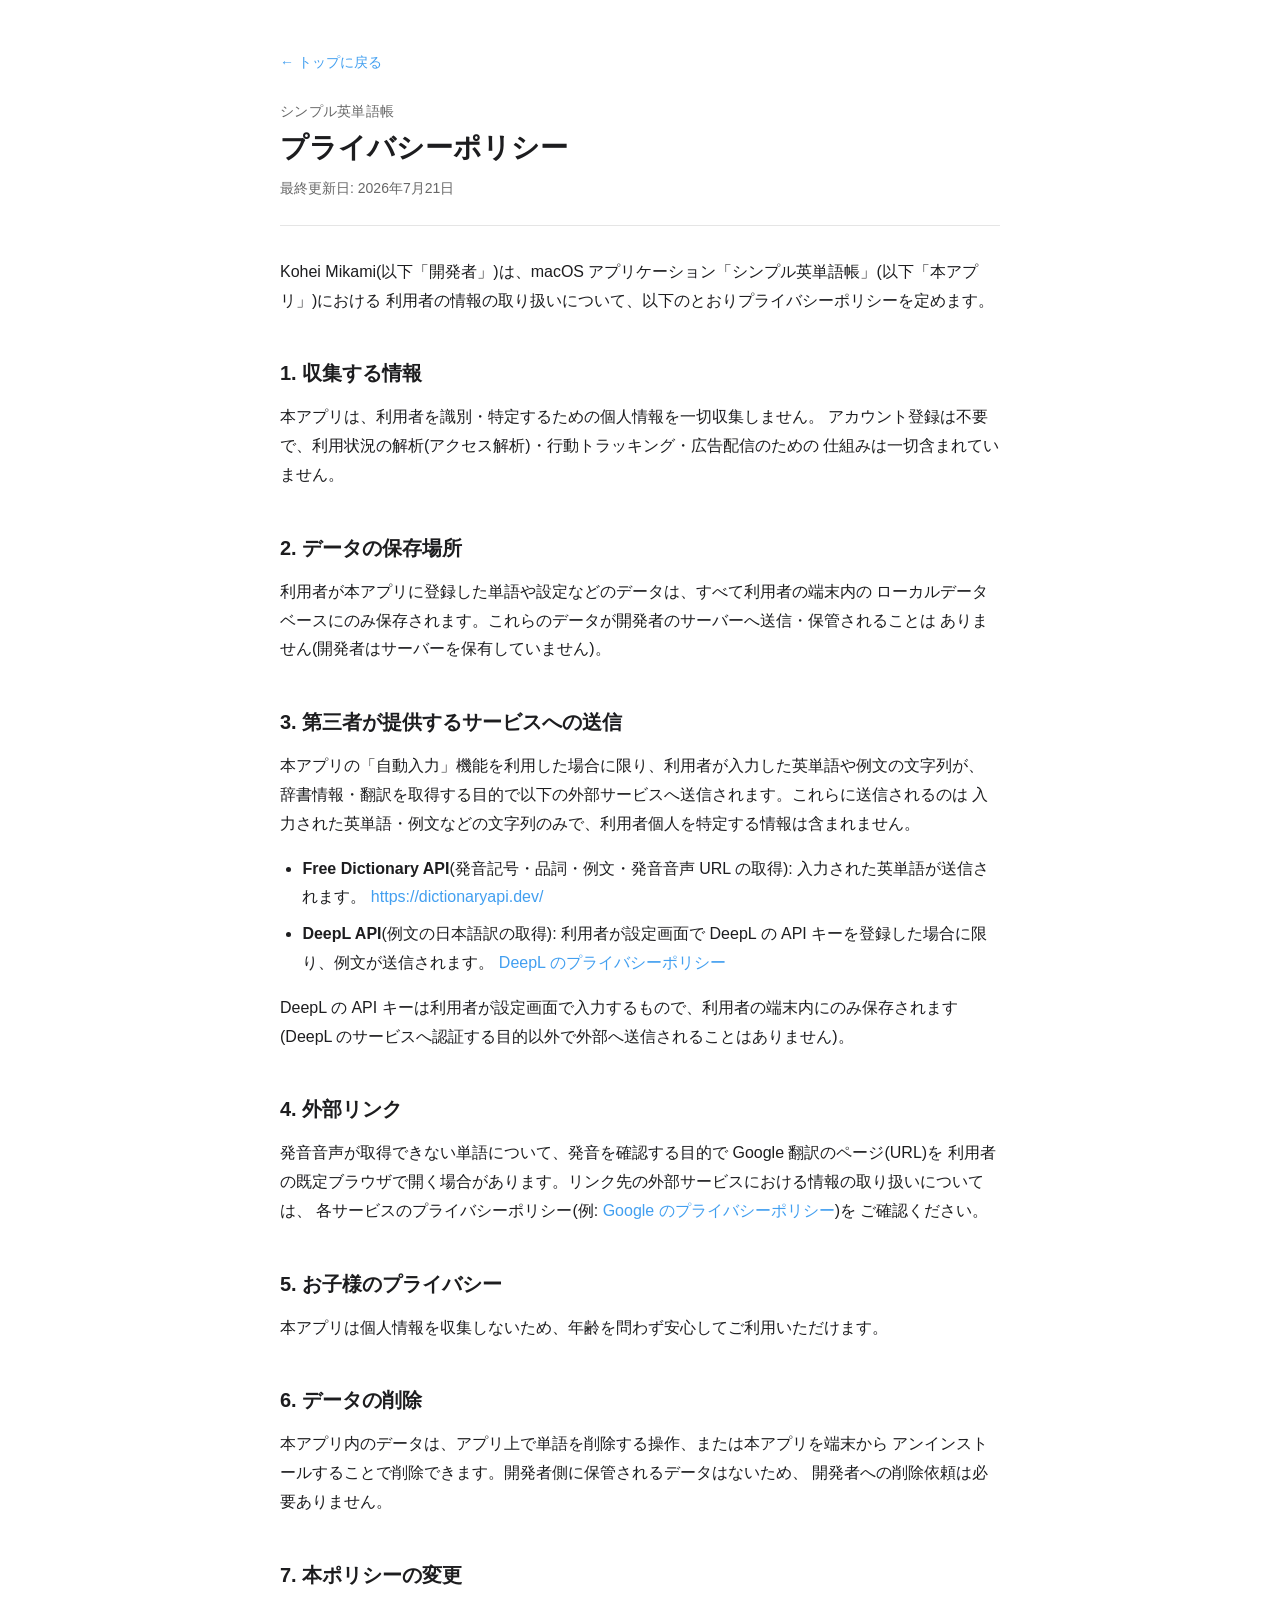
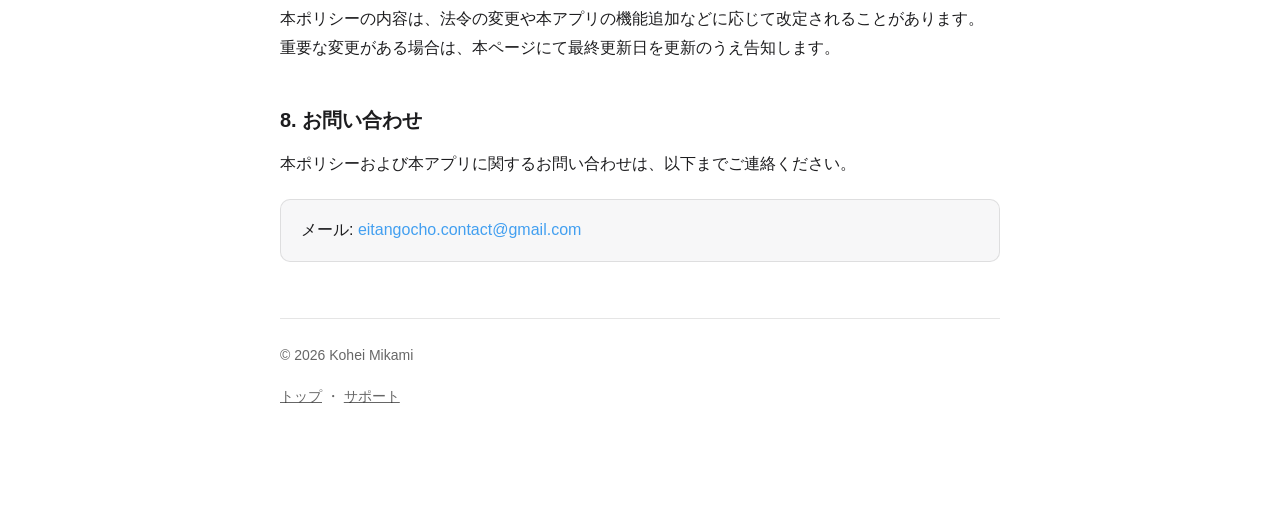
==== privacy.html @ 510b5d5f "Add privacy policy and support pages for シンプル英単語帳 Static site for GitHub Pages hosting: index, priva" ====
<!DOCTYPE html>
<html lang="ja">
<head>
  <meta charset="UTF-8">
  <meta name="viewport" content="width=device-width, initial-scale=1.0">
  <title>プライバシーポリシー | シンプル英単語帳</title>
  <link rel="stylesheet" href="style.css">
</head>
<body>
  <div class="container">
    <a class="back-link" href="index.html">← トップに戻る</a>

    <header class="site-header">
      <p class="app-name">シンプル英単語帳</p>
      <h1>プライバシーポリシー</h1>
      <p class="updated">最終更新日: 2026年7月21日</p>
    </header>

    <p>
      Kohei Mikami(以下「開発者」)は、macOS アプリケーション「シンプル英単語帳」(以下「本アプリ」)における
      利用者の情報の取り扱いについて、以下のとおりプライバシーポリシーを定めます。
    </p>

    <h2>1. 収集する情報</h2>
    <p>
      本アプリは、利用者を識別・特定するための個人情報を一切収集しません。
      アカウント登録は不要で、利用状況の解析(アクセス解析)・行動トラッキング・広告配信のための
      仕組みは一切含まれていません。
    </p>

    <h2>2. データの保存場所</h2>
    <p>
      利用者が本アプリに登録した単語や設定などのデータは、すべて利用者の端末内の
      ローカルデータベースにのみ保存されます。これらのデータが開発者のサーバーへ送信・保管されることは
      ありません(開発者はサーバーを保有していません)。
    </p>

    <h2>3. 第三者が提供するサービスへの送信</h2>
    <p>
      本アプリの「自動入力」機能を利用した場合に限り、利用者が入力した英単語や例文の文字列が、
      辞書情報・翻訳を取得する目的で以下の外部サービスへ送信されます。これらに送信されるのは
      入力された英単語・例文などの文字列のみで、利用者個人を特定する情報は含まれません。
    </p>
    <ul>
      <li>
        <strong>Free Dictionary API</strong>(発音記号・品詞・例文・発音音声 URL の取得):
        入力された英単語が送信されます。
        <a href="https://dictionaryapi.dev/" target="_blank" rel="noopener">https://dictionaryapi.dev/</a>
      </li>
      <li>
        <strong>DeepL API</strong>(例文の日本語訳の取得):
        利用者が設定画面で DeepL の API キーを登録した場合に限り、例文が送信されます。
        <a href="https://www.deepl.com/privacy/" target="_blank" rel="noopener">DeepL のプライバシーポリシー</a>
      </li>
    </ul>
    <p>
      DeepL の API キーは利用者が設定画面で入力するもので、利用者の端末内にのみ保存されます
      (DeepL のサービスへ認証する目的以外で外部へ送信されることはありません)。
    </p>

    <h2>4. 外部リンク</h2>
    <p>
      発音音声が取得できない単語について、発音を確認する目的で Google 翻訳のページ(URL)を
      利用者の既定ブラウザで開く場合があります。リンク先の外部サービスにおける情報の取り扱いについては、
      各サービスのプライバシーポリシー(例:
      <a href="https://policies.google.com/privacy" target="_blank" rel="noopener">Google のプライバシーポリシー</a>)を
      ご確認ください。
    </p>

    <h2>5. お子様のプライバシー</h2>
    <p>
      本アプリは個人情報を収集しないため、年齢を問わず安心してご利用いただけます。
    </p>

    <h2>6. データの削除</h2>
    <p>
      本アプリ内のデータは、アプリ上で単語を削除する操作、または本アプリを端末から
      アンインストールすることで削除できます。開発者側に保管されるデータはないため、
      開発者への削除依頼は必要ありません。
    </p>

    <h2>7. 本ポリシーの変更</h2>
    <p>
      本ポリシーの内容は、法令の変更や本アプリの機能追加などに応じて改定されることがあります。
      重要な変更がある場合は、本ページにて最終更新日を更新のうえ告知します。
    </p>

    <h2>8. お問い合わせ</h2>
    <p>
      本ポリシーおよび本アプリに関するお問い合わせは、以下までご連絡ください。
    </p>
    <div class="note">
      <p>
        メール: <a href="mailto:eitangocho.contact@gmail.com">eitangocho.contact@gmail.com</a>
      </p>
    </div>

    <footer class="site-footer">
      <p>© 2026 Kohei Mikami</p>
      <p><a href="index.html">トップ</a> ・ <a href="support.html">サポート</a></p>
    </footer>
  </div>
</body>
</html>
---- style.css ----
:root {
  --bg: #ffffff;
  --surface: #f7f7f8;
  --text: #1d1d1f;
  --text-muted: rgba(0, 0, 0, 0.6);
  --border: rgba(0, 0, 0, 0.1);
  --accent: #429ff0;
  --accent-hover: #2b8ee0;
  --max-width: 720px;
}

@media (prefers-color-scheme: dark) {
  :root {
    --bg: #1c1c1e;
    --surface: #2a2a2c;
    --text: #f2f2f5;
    --text-muted: rgba(255, 255, 255, 0.65);
    --border: rgba(255, 255, 255, 0.14);
    --accent: #4ea6f2;
    --accent-hover: #6bb6f5;
  }
}

* {
  box-sizing: border-box;
}

html {
  -webkit-text-size-adjust: 100%;
}

body {
  margin: 0;
  padding: 0 20px;
  background: var(--bg);
  color: var(--text);
  font-family: -apple-system, BlinkMacSystemFont, "Helvetica Neue", "Hiragino Sans",
    "Hiragino Kaku Gothic ProN", "Noto Sans JP", Meiryo, sans-serif;
  line-height: 1.8;
  font-size: 16px;
  -webkit-font-smoothing: antialiased;
}

.container {
  max-width: var(--max-width);
  margin: 0 auto;
  padding: 48px 0 80px;
}

header.site-header {
  border-bottom: 1px solid var(--border);
  padding-bottom: 24px;
  margin-bottom: 32px;
}

header.site-header .app-name {
  font-size: 14px;
  color: var(--text-muted);
  margin: 0 0 4px;
  letter-spacing: 0.02em;
}

h1 {
  font-size: 28px;
  line-height: 1.4;
  margin: 0 0 8px;
  font-weight: 700;
}

h2 {
  font-size: 20px;
  margin: 40px 0 12px;
  font-weight: 700;
}

h3 {
  font-size: 16px;
  margin: 24px 0 8px;
  font-weight: 700;
}

p {
  margin: 0 0 16px;
}

ul {
  margin: 0 0 16px;
  padding-left: 1.4em;
}

li {
  margin-bottom: 8px;
}

a {
  color: var(--accent);
  text-decoration: none;
}

a:hover {
  color: var(--accent-hover);
  text-decoration: underline;
}

.updated {
  font-size: 14px;
  color: var(--text-muted);
  margin: 0;
}

.note {
  background: var(--surface);
  border: 1px solid var(--border);
  border-radius: 10px;
  padding: 16px 20px;
  margin: 20px 0;
}

.note p:last-child {
  margin-bottom: 0;
}

.cards {
  display: grid;
  gap: 16px;
  margin-top: 32px;
}

.card {
  display: block;
  border: 1px solid var(--border);
  border-radius: 12px;
  padding: 20px 24px;
  background: var(--surface);
  color: var(--text);
  transition: border-color 0.15s ease;
}

.card:hover {
  border-color: var(--accent);
  text-decoration: none;
}

.card .card-title {
  font-size: 18px;
  font-weight: 700;
  margin: 0 0 4px;
}

.card .card-desc {
  font-size: 14px;
  color: var(--text-muted);
  margin: 0;
}

footer.site-footer {
  border-top: 1px solid var(--border);
  margin-top: 56px;
  padding-top: 24px;
  font-size: 14px;
  color: var(--text-muted);
}

footer.site-footer a {
  color: var(--text-muted);
  text-decoration: underline;
}

.back-link {
  display: inline-block;
  margin-bottom: 24px;
  font-size: 14px;
}
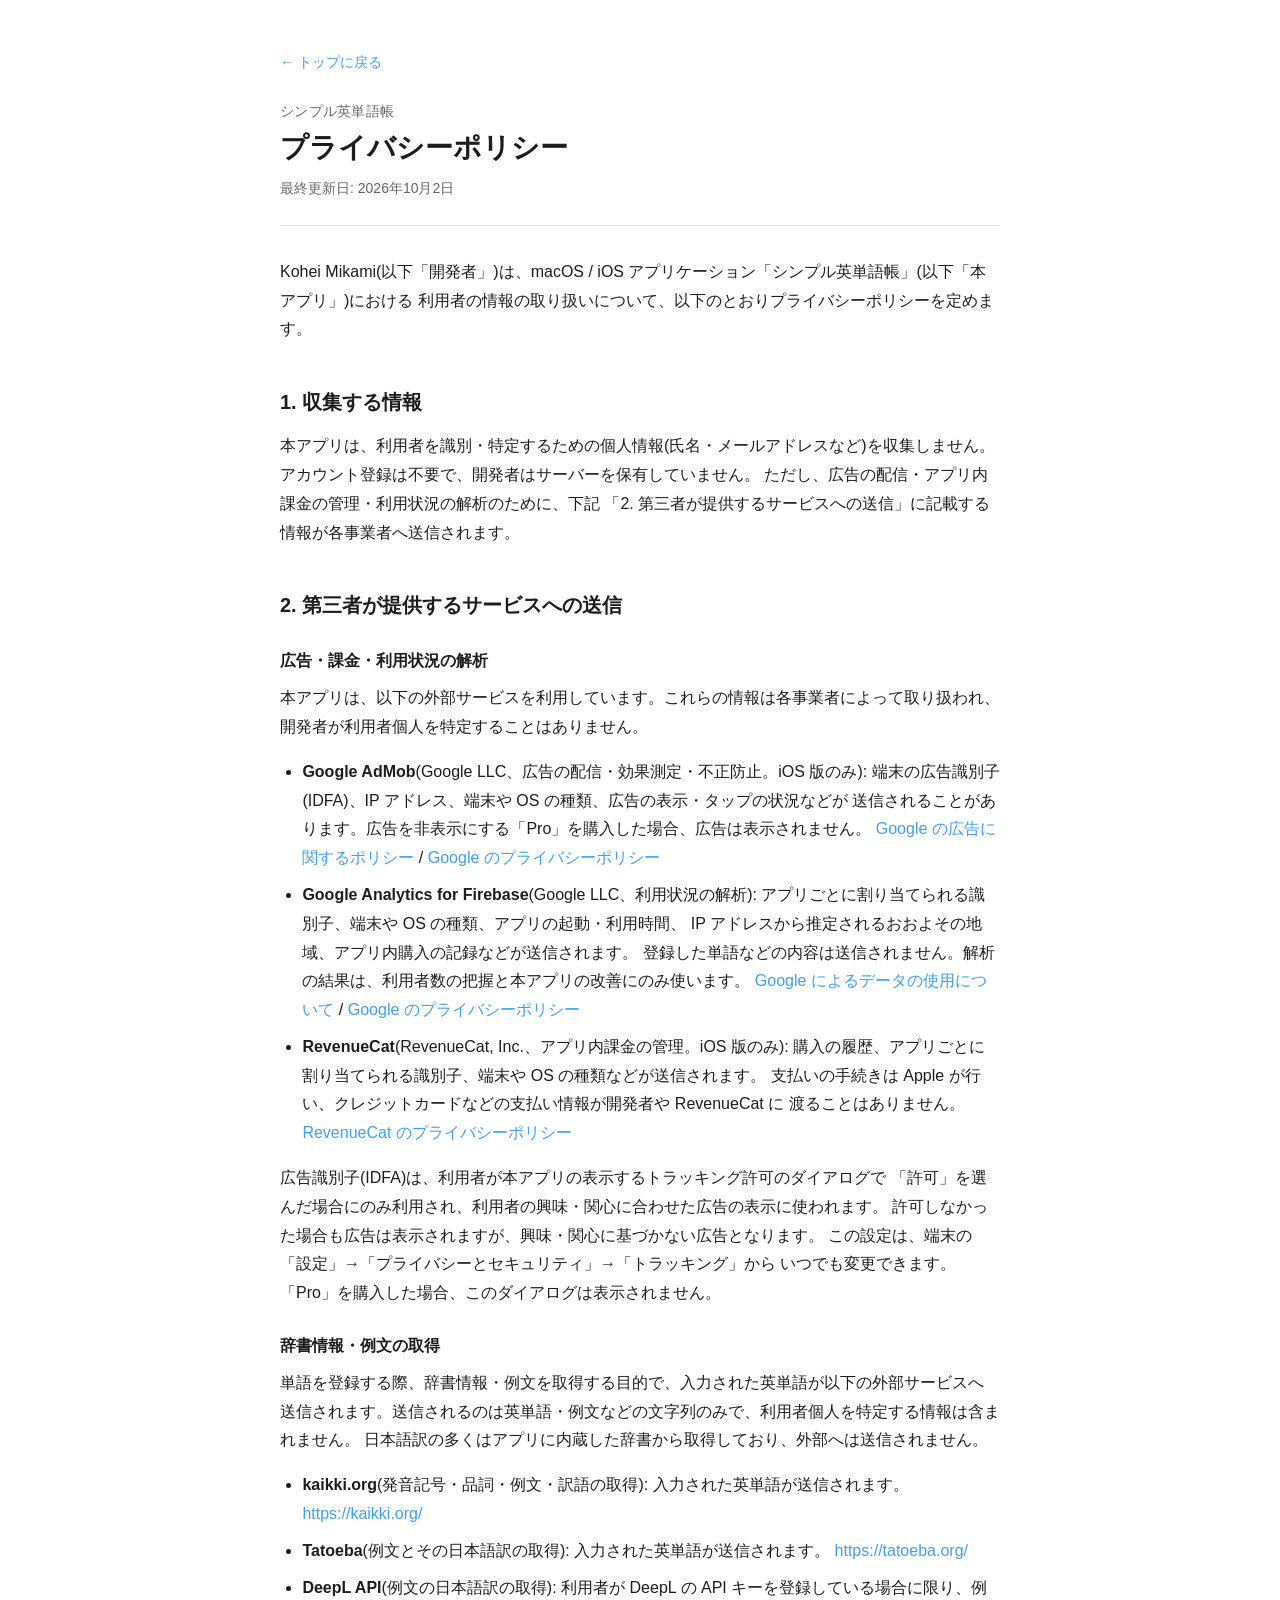
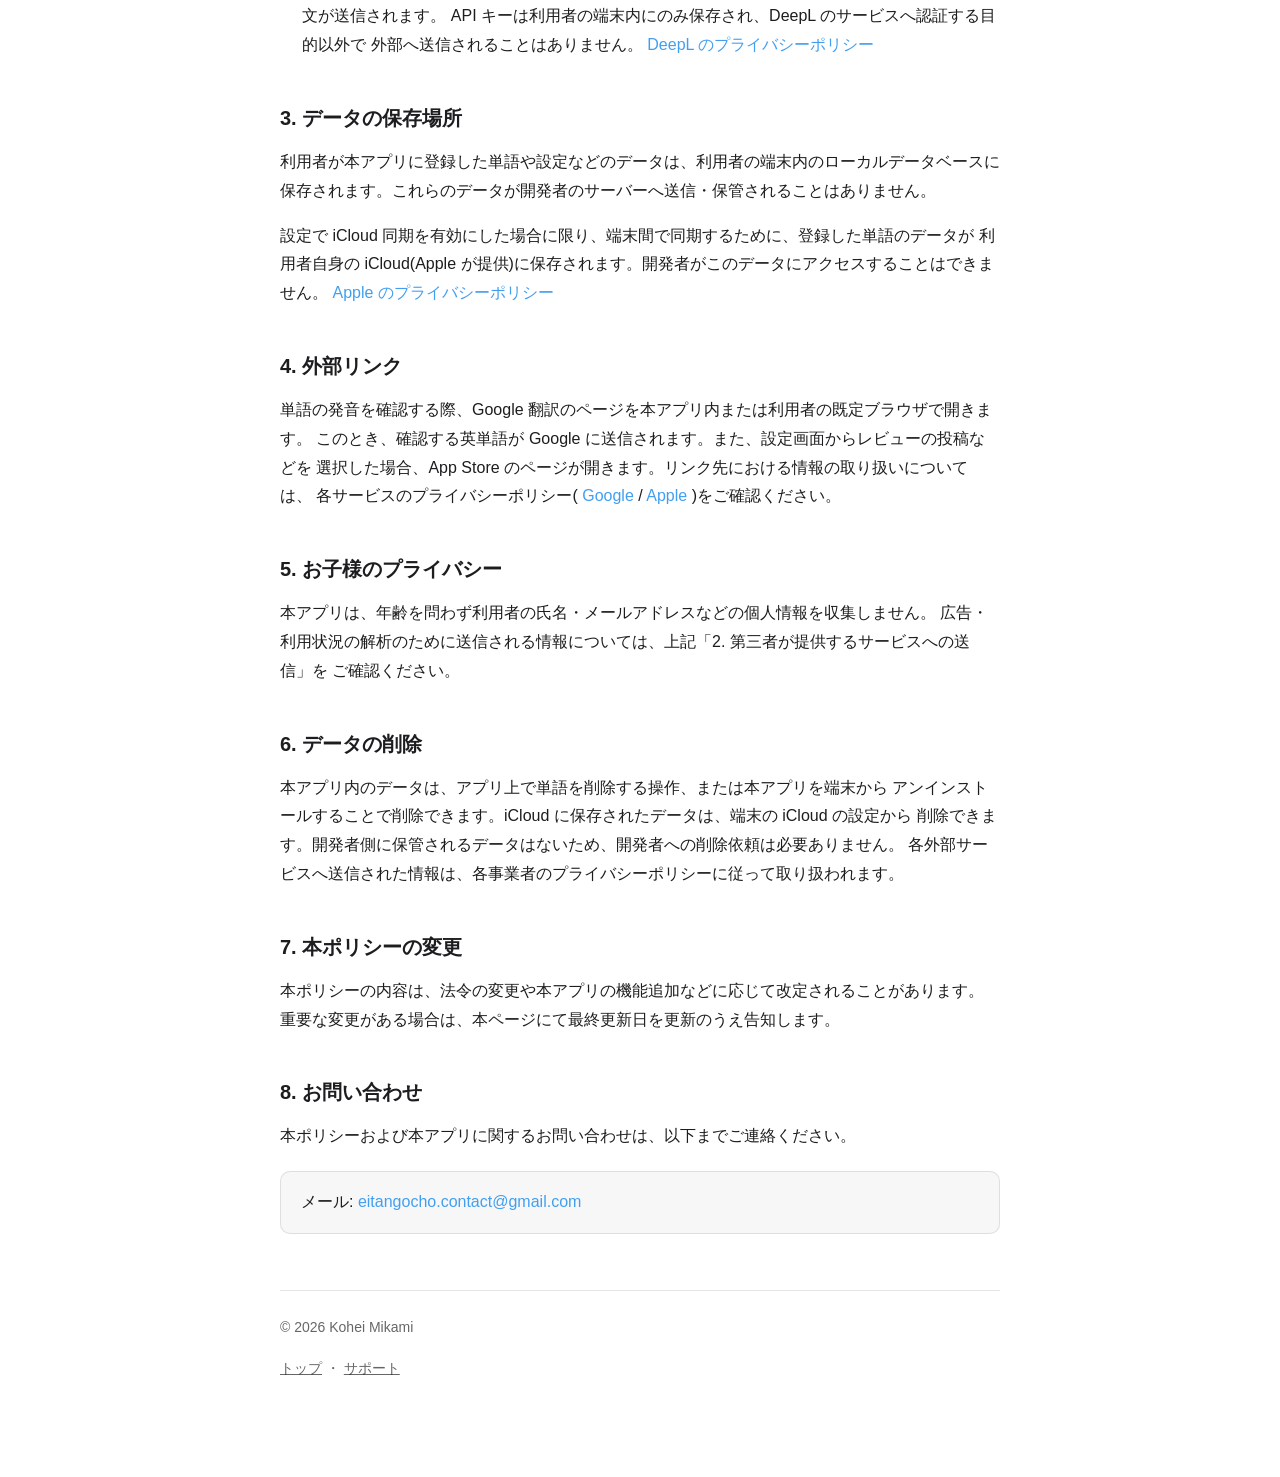
==== commit 982b988d: "Merge branch 'docs/match-current-app'" ====
--- a/privacy.html
+++ b/privacy.html
@@ -13,70 +13,122 @@
     <header class="site-header">
       <p class="app-name">シンプル英単語帳</p>
       <h1>プライバシーポリシー</h1>
-      <p class="updated">最終更新日: 2026年7月21日</p>
+      <p class="updated">最終更新日: 2026年10月2日</p>
     </header>
 
     <p>
-      Kohei Mikami(以下「開発者」)は、macOS アプリケーション「シンプル英単語帳」(以下「本アプリ」)における
+      Kohei Mikami(以下「開発者」)は、macOS / iOS アプリケーション「シンプル英単語帳」(以下「本アプリ」)における
       利用者の情報の取り扱いについて、以下のとおりプライバシーポリシーを定めます。
     </p>
 
     <h2>1. 収集する情報</h2>
     <p>
-      本アプリは、利用者を識別・特定するための個人情報を一切収集しません。
-      アカウント登録は不要で、利用状況の解析(アクセス解析)・行動トラッキング・広告配信のための
-      仕組みは一切含まれていません。
+      本アプリは、利用者を識別・特定するための個人情報(氏名・メールアドレスなど)を収集しません。
+      アカウント登録は不要で、開発者はサーバーを保有していません。
+      ただし、広告の配信・アプリ内課金の管理・利用状況の解析のために、下記
+      「2. 第三者が提供するサービスへの送信」に記載する情報が各事業者へ送信されます。
     </p>
 
-    <h2>2. データの保存場所</h2>
+    <h2>2. 第三者が提供するサービスへの送信</h2>
+
+    <h3>広告・課金・利用状況の解析</h3>
     <p>
-      利用者が本アプリに登録した単語や設定などのデータは、すべて利用者の端末内の
-      ローカルデータベースにのみ保存されます。これらのデータが開発者のサーバーへ送信・保管されることは
-      ありません(開発者はサーバーを保有していません)。
-    </p>
-
-    <h2>3. 第三者が提供するサービスへの送信</h2>
-    <p>
-      本アプリの「自動入力」機能を利用した場合に限り、利用者が入力した英単語や例文の文字列が、
-      辞書情報・翻訳を取得する目的で以下の外部サービスへ送信されます。これらに送信されるのは
-      入力された英単語・例文などの文字列のみで、利用者個人を特定する情報は含まれません。
+      本アプリは、以下の外部サービスを利用しています。これらの情報は各事業者によって取り扱われ、
+      開発者が利用者個人を特定することはありません。
     </p>
     <ul>
       <li>
-        <strong>Free Dictionary API</strong>(発音記号・品詞・例文・発音音声 URL の取得):
+        <strong>Google AdMob</strong>(Google LLC、広告の配信・効果測定・不正防止。iOS 版のみ):
+        端末の広告識別子(IDFA)、IP アドレス、端末や OS の種類、広告の表示・タップの状況などが
+        送信されることがあります。広告を非表示にする「Pro」を購入した場合、広告は表示されません。
+        <a href="https://policies.google.com/technologies/ads?hl=ja" target="_blank" rel="noopener">Google の広告に関するポリシー</a> /
+        <a href="https://policies.google.com/privacy?hl=ja" target="_blank" rel="noopener">Google のプライバシーポリシー</a>
+      </li>
+      <li>
+        <strong>Google Analytics for Firebase</strong>(Google LLC、利用状況の解析):
+        アプリごとに割り当てられる識別子、端末や OS の種類、アプリの起動・利用時間、
+        IP アドレスから推定されるおおよその地域、アプリ内購入の記録などが送信されます。
+        登録した単語などの内容は送信されません。解析の結果は、利用者数の把握と本アプリの改善にのみ使います。
+        <a href="https://policies.google.com/technologies/partner-sites?hl=ja" target="_blank" rel="noopener">Google によるデータの使用について</a> /
+        <a href="https://policies.google.com/privacy?hl=ja" target="_blank" rel="noopener">Google のプライバシーポリシー</a>
+      </li>
+      <li>
+        <strong>RevenueCat</strong>(RevenueCat, Inc.、アプリ内課金の管理。iOS 版のみ):
+        購入の履歴、アプリごとに割り当てられる識別子、端末や OS の種類などが送信されます。
+        支払いの手続きは Apple が行い、クレジットカードなどの支払い情報が開発者や RevenueCat に
+        渡ることはありません。
+        <a href="https://www.revenuecat.com/privacy/" target="_blank" rel="noopener">RevenueCat のプライバシーポリシー</a>
+      </li>
+    </ul>
+    <p>
+      広告識別子(IDFA)は、利用者が本アプリの表示するトラッキング許可のダイアログで
+      「許可」を選んだ場合にのみ利用され、利用者の興味・関心に合わせた広告の表示に使われます。
+      許可しなかった場合も広告は表示されますが、興味・関心に基づかない広告となります。
+      この設定は、端末の「設定」→「プライバシーとセキュリティ」→「トラッキング」から
+      いつでも変更できます。「Pro」を購入した場合、このダイアログは表示されません。
+    </p>
+
+    <h3>辞書情報・例文の取得</h3>
+    <p>
+      単語を登録する際、辞書情報・例文を取得する目的で、入力された英単語が以下の外部サービスへ
+      送信されます。送信されるのは英単語・例文などの文字列のみで、利用者個人を特定する情報は含まれません。
+      日本語訳の多くはアプリに内蔵した辞書から取得しており、外部へは送信されません。
+    </p>
+    <ul>
+      <li>
+        <strong>kaikki.org</strong>(発音記号・品詞・例文・訳語の取得):
         入力された英単語が送信されます。
-        <a href="https://dictionaryapi.dev/" target="_blank" rel="noopener">https://dictionaryapi.dev/</a>
+        <a href="https://kaikki.org/" target="_blank" rel="noopener">https://kaikki.org/</a>
+      </li>
+      <li>
+        <strong>Tatoeba</strong>(例文とその日本語訳の取得):
+        入力された英単語が送信されます。
+        <a href="https://tatoeba.org/" target="_blank" rel="noopener">https://tatoeba.org/</a>
       </li>
       <li>
         <strong>DeepL API</strong>(例文の日本語訳の取得):
-        利用者が設定画面で DeepL の API キーを登録した場合に限り、例文が送信されます。
+        利用者が DeepL の API キーを登録している場合に限り、例文が送信されます。
+        API キーは利用者の端末内にのみ保存され、DeepL のサービスへ認証する目的以外で
+        外部へ送信されることはありません。
         <a href="https://www.deepl.com/privacy/" target="_blank" rel="noopener">DeepL のプライバシーポリシー</a>
       </li>
     </ul>
+
+    <h2>3. データの保存場所</h2>
     <p>
-      DeepL の API キーは利用者が設定画面で入力するもので、利用者の端末内にのみ保存されます
-      (DeepL のサービスへ認証する目的以外で外部へ送信されることはありません)。
+      利用者が本アプリに登録した単語や設定などのデータは、利用者の端末内のローカルデータベースに
+      保存されます。これらのデータが開発者のサーバーへ送信・保管されることはありません。
+    </p>
+    <p>
+      設定で iCloud 同期を有効にした場合に限り、端末間で同期するために、登録した単語のデータが
+      利用者自身の iCloud(Apple が提供)に保存されます。開発者がこのデータにアクセスすることはできません。
+      <a href="https://www.apple.com/legal/privacy/ja/" target="_blank" rel="noopener">Apple のプライバシーポリシー</a>
     </p>
 
     <h2>4. 外部リンク</h2>
     <p>
-      発音音声が取得できない単語について、発音を確認する目的で Google 翻訳のページ(URL)を
-      利用者の既定ブラウザで開く場合があります。リンク先の外部サービスにおける情報の取り扱いについては、
-      各サービスのプライバシーポリシー(例:
-      <a href="https://policies.google.com/privacy" target="_blank" rel="noopener">Google のプライバシーポリシー</a>)を
-      ご確認ください。
+      単語の発音を確認する際、Google 翻訳のページを本アプリ内または利用者の既定ブラウザで開きます。
+      このとき、確認する英単語が Google に送信されます。また、設定画面からレビューの投稿などを
+      選択した場合、App Store のページが開きます。リンク先における情報の取り扱いについては、
+      各サービスのプライバシーポリシー(
+      <a href="https://policies.google.com/privacy?hl=ja" target="_blank" rel="noopener">Google</a> /
+      <a href="https://www.apple.com/legal/privacy/ja/" target="_blank" rel="noopener">Apple</a>
+      )をご確認ください。
     </p>
 
     <h2>5. お子様のプライバシー</h2>
     <p>
-      本アプリは個人情報を収集しないため、年齢を問わず安心してご利用いただけます。
+      本アプリは、年齢を問わず利用者の氏名・メールアドレスなどの個人情報を収集しません。
+      広告・利用状況の解析のために送信される情報については、上記「2. 第三者が提供するサービスへの送信」を
+      ご確認ください。
     </p>
 
     <h2>6. データの削除</h2>
     <p>
       本アプリ内のデータは、アプリ上で単語を削除する操作、または本アプリを端末から
-      アンインストールすることで削除できます。開発者側に保管されるデータはないため、
-      開発者への削除依頼は必要ありません。
+      アンインストールすることで削除できます。iCloud に保存されたデータは、端末の iCloud の設定から
+      削除できます。開発者側に保管されるデータはないため、開発者への削除依頼は必要ありません。
+      各外部サービスへ送信された情報は、各事業者のプライバシーポリシーに従って取り扱われます。
     </p>
 
     <h2>7. 本ポリシーの変更</h2>
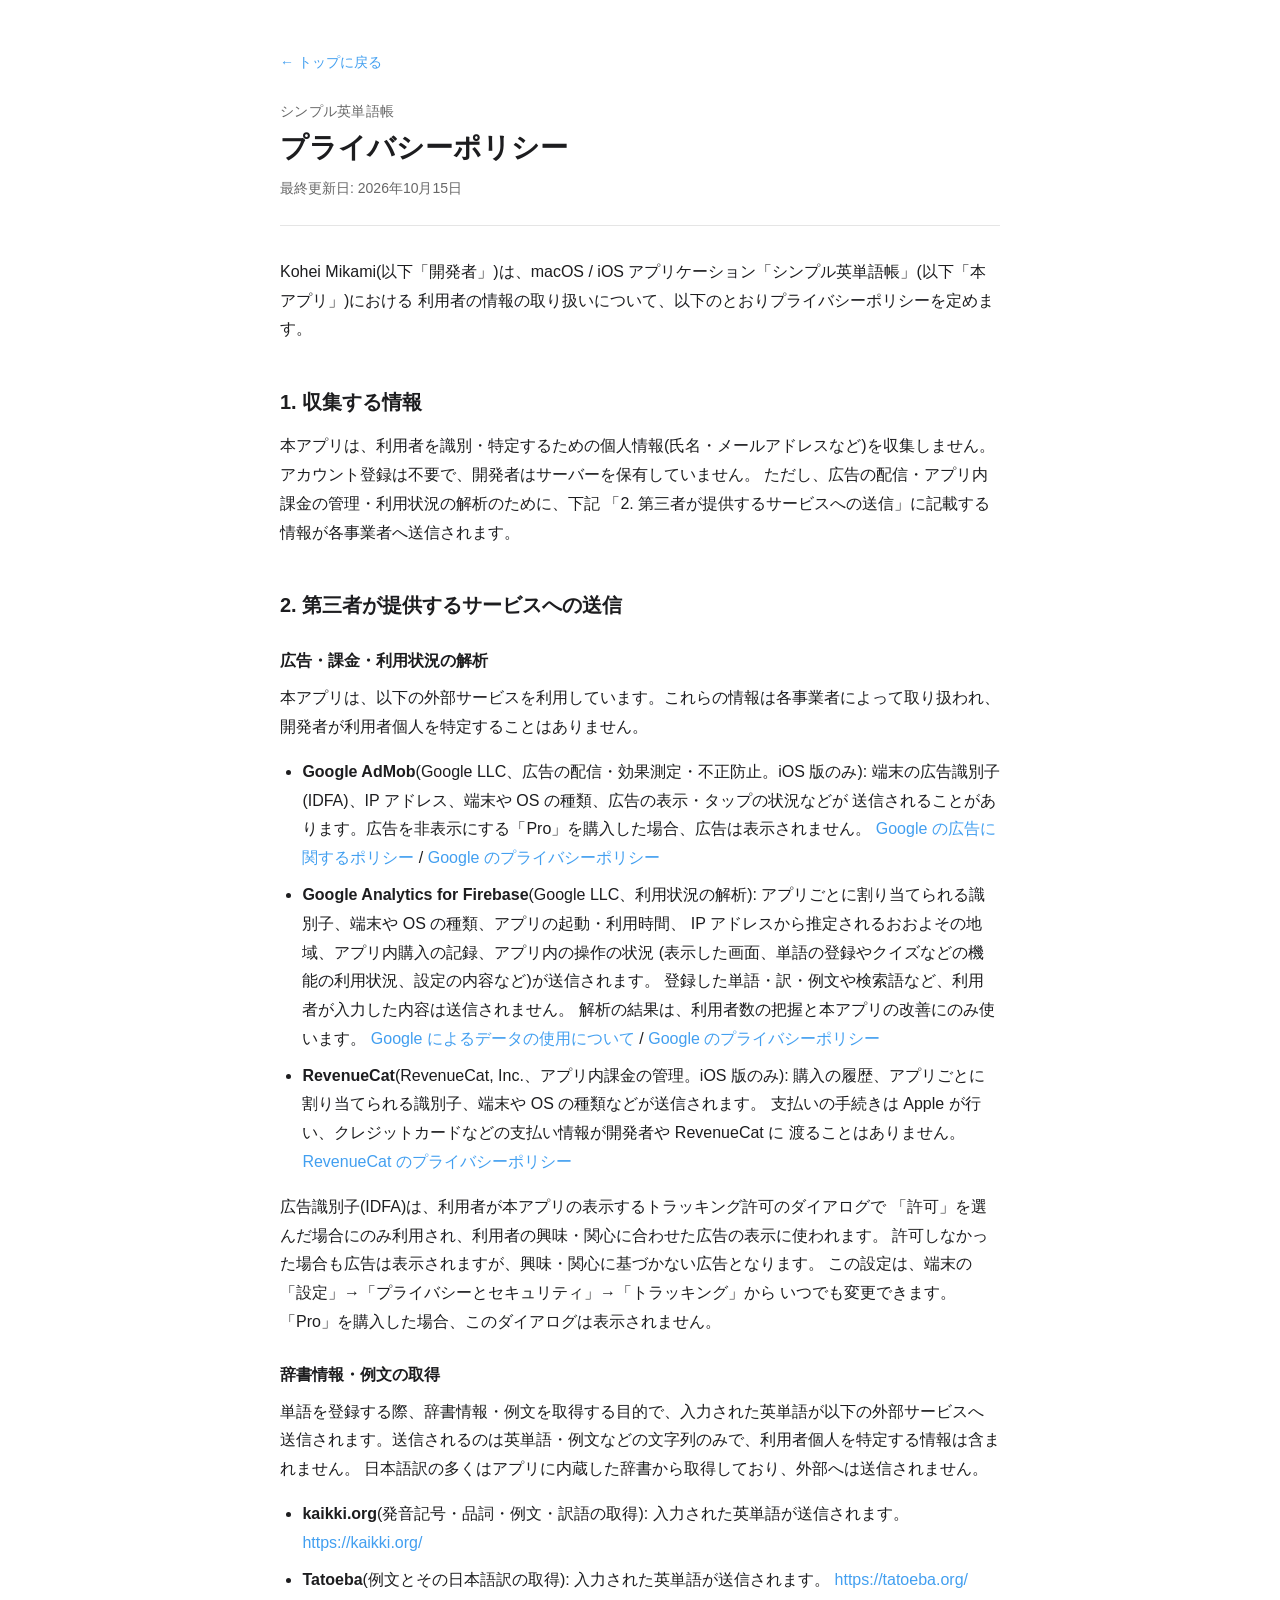
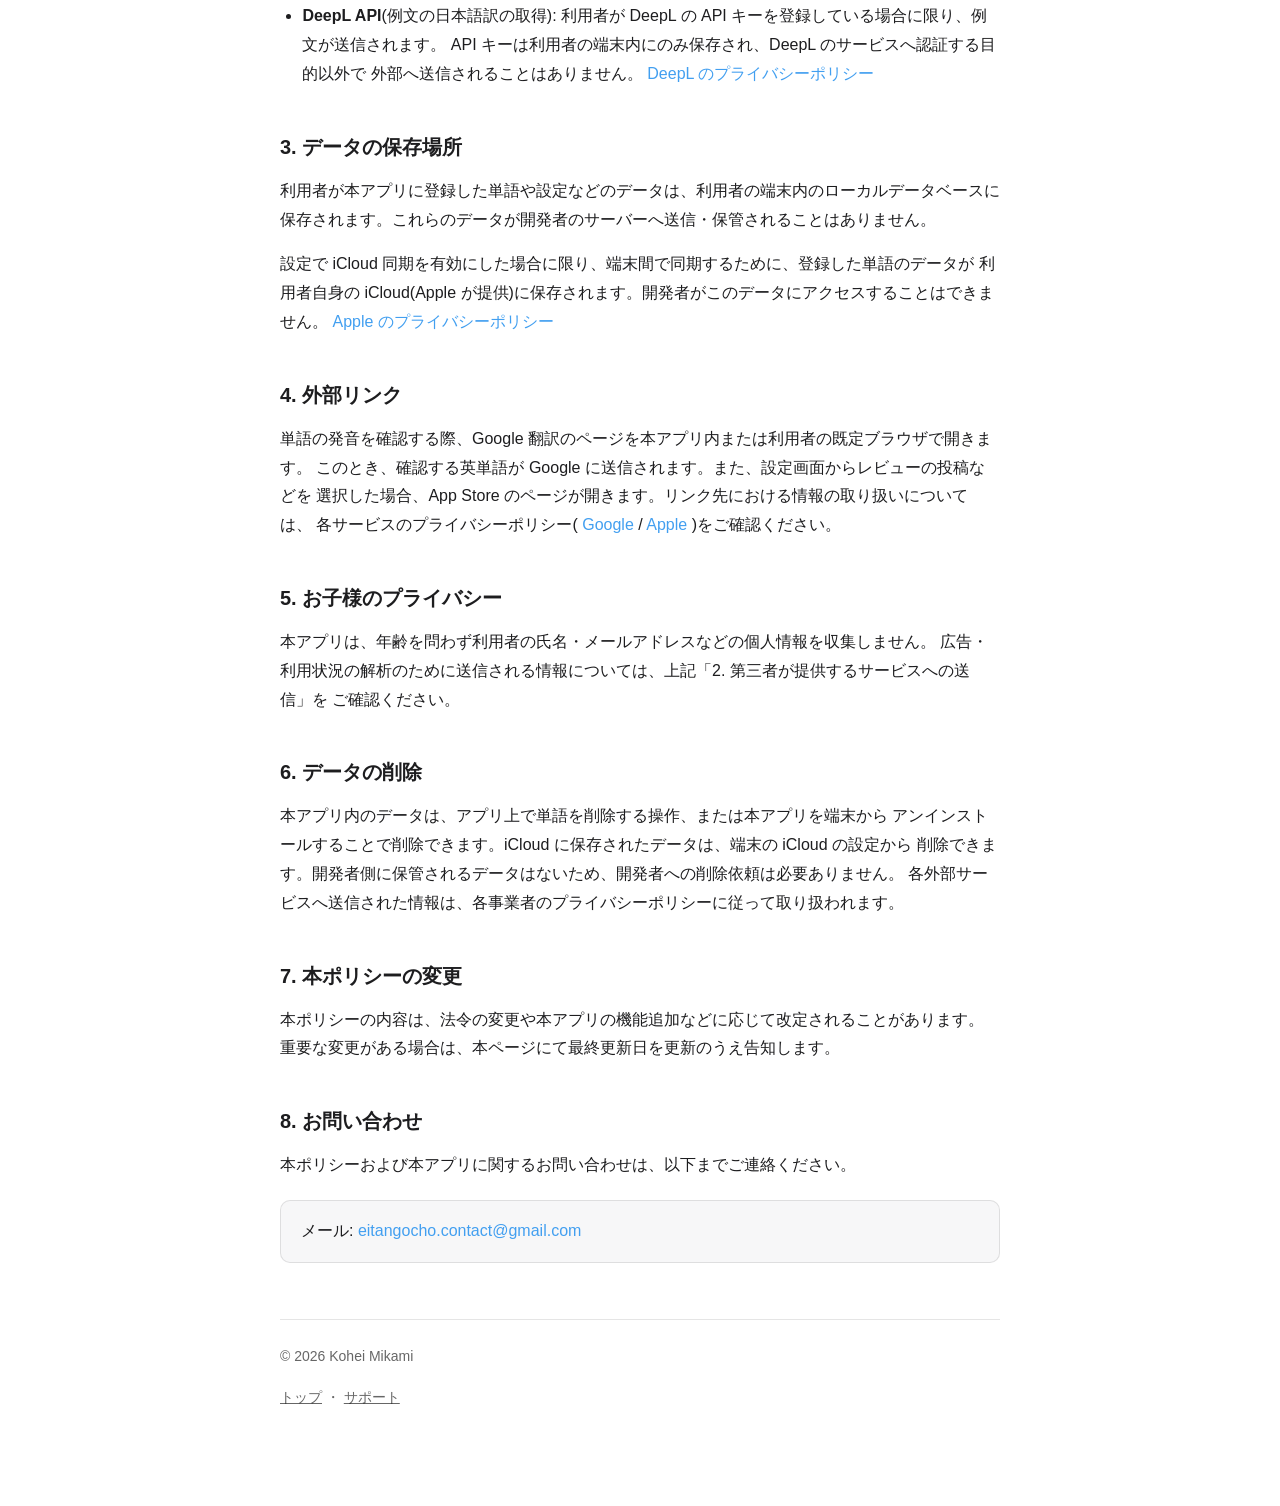
==== commit 8890d898: "Merge branch 'docs/analytics-usage'" ====
--- a/privacy.html
+++ b/privacy.html
@@ -13,7 +13,7 @@
     <header class="site-header">
       <p class="app-name">シンプル英単語帳</p>
       <h1>プライバシーポリシー</h1>
-      <p class="updated">最終更新日: 2026年10月2日</p>
+      <p class="updated">最終更新日: 2026年10月15日</p>
     </header>
 
     <p>
@@ -47,8 +47,10 @@
       <li>
         <strong>Google Analytics for Firebase</strong>(Google LLC、利用状況の解析):
         アプリごとに割り当てられる識別子、端末や OS の種類、アプリの起動・利用時間、
-        IP アドレスから推定されるおおよその地域、アプリ内購入の記録などが送信されます。
-        登録した単語などの内容は送信されません。解析の結果は、利用者数の把握と本アプリの改善にのみ使います。
+        IP アドレスから推定されるおおよその地域、アプリ内購入の記録、アプリ内の操作の状況
+        (表示した画面、単語の登録やクイズなどの機能の利用状況、設定の内容など)が送信されます。
+        登録した単語・訳・例文や検索語など、利用者が入力した内容は送信されません。
+        解析の結果は、利用者数の把握と本アプリの改善にのみ使います。
         <a href="https://policies.google.com/technologies/partner-sites?hl=ja" target="_blank" rel="noopener">Google によるデータの使用について</a> /
         <a href="https://policies.google.com/privacy?hl=ja" target="_blank" rel="noopener">Google のプライバシーポリシー</a>
       </li>
